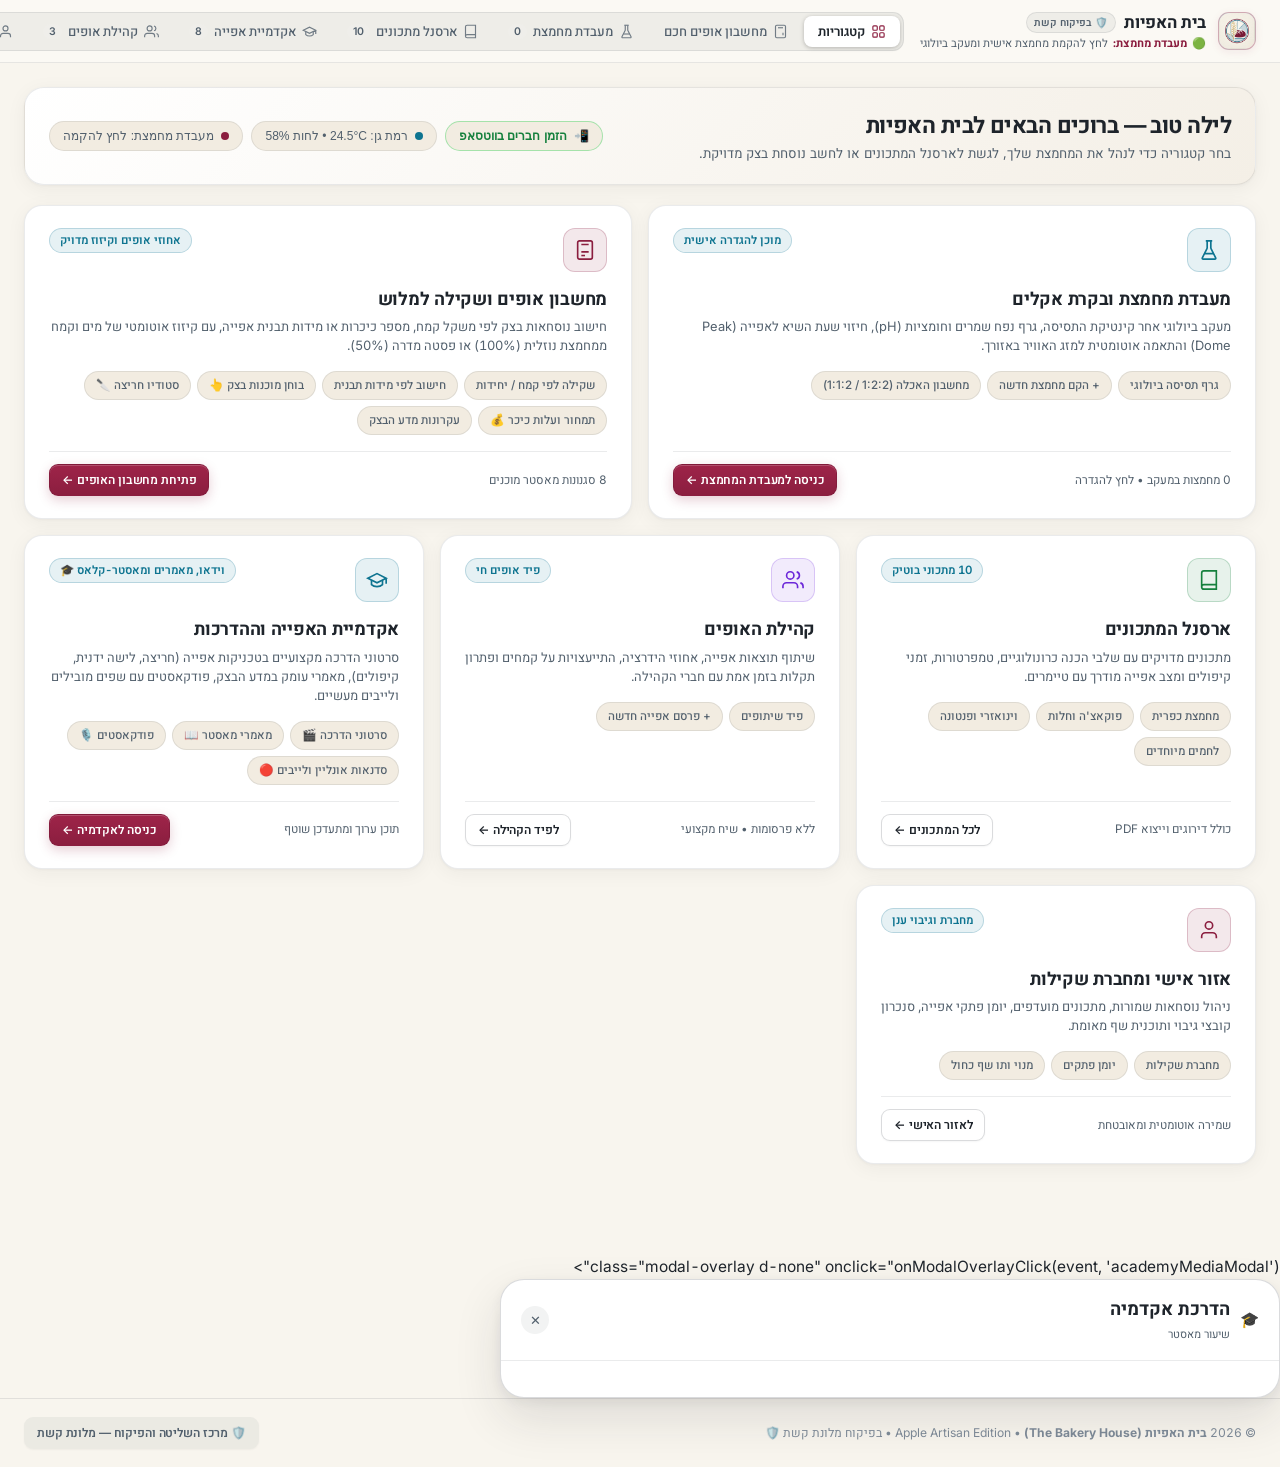
==== index.html @ 36981004 "feat(v10.0): release Master Artisan edition with Academy Hub, real-clock kinetics & smart fold engin" ====
<!DOCTYPE html>
<html lang="he" dir="rtl">
<head>
  <meta charset="UTF-8">
  <meta name="viewport" content="width=device-width, initial-scale=1.0, maximum-scale=1.0, user-scalable=no">
  <title>בית האפיות</title>
  <meta name="apple-mobile-web-app-capable" content="yes">
  <meta name="apple-mobile-web-app-status-bar-style" content="black-translucent">
  <meta name="apple-mobile-web-app-title" content="בית האפיות v10.0">
  <meta name="application-version" content="10.0">
  <meta property="og:title" content="בית האפיות — מערכת מקצועית לאופים">
  <meta property="og:site_name" content="בית האפיות">
  <meta property="og:description" content="מחשבון אופים חכם עם קיזוז מחמצות ופסטה מדרה, מעבדת מחמצת ביולוגית עם חיישן אקלים, ארסנל מתכוני בוטיק וקהילת אופים חיה.">
  <meta name="description" content="בית האפיות — מערכת מקצועית לאופים: מחשבון אופים חכם עם קיזוז מחמצת ופסטה מדרה, ארסנל מתכוני בוטיק וקהילת אופים">
  <meta name="theme-color" content="#FBF9F5">
  <link rel="icon" id="dynamicFaviconLink" type="image/jpeg" href="[data-uri]">
  <link rel="apple-touch-icon" id="dynamicAppleTouchIcon" sizes="180x180" href="[data-uri]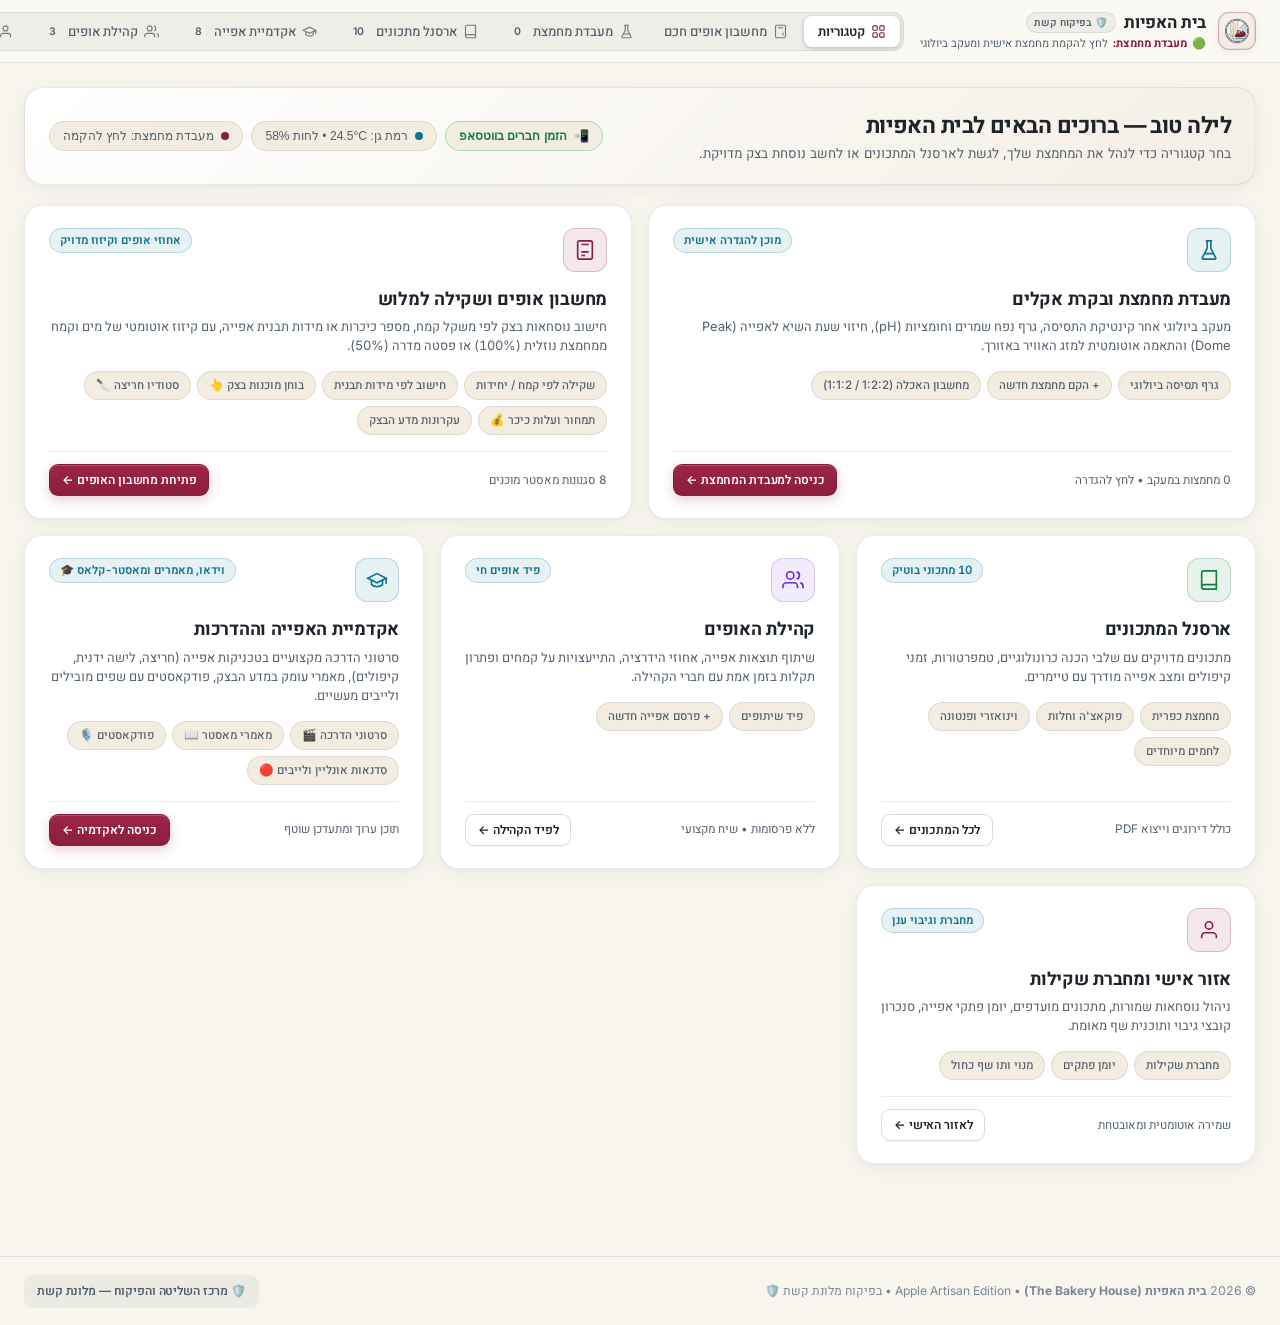
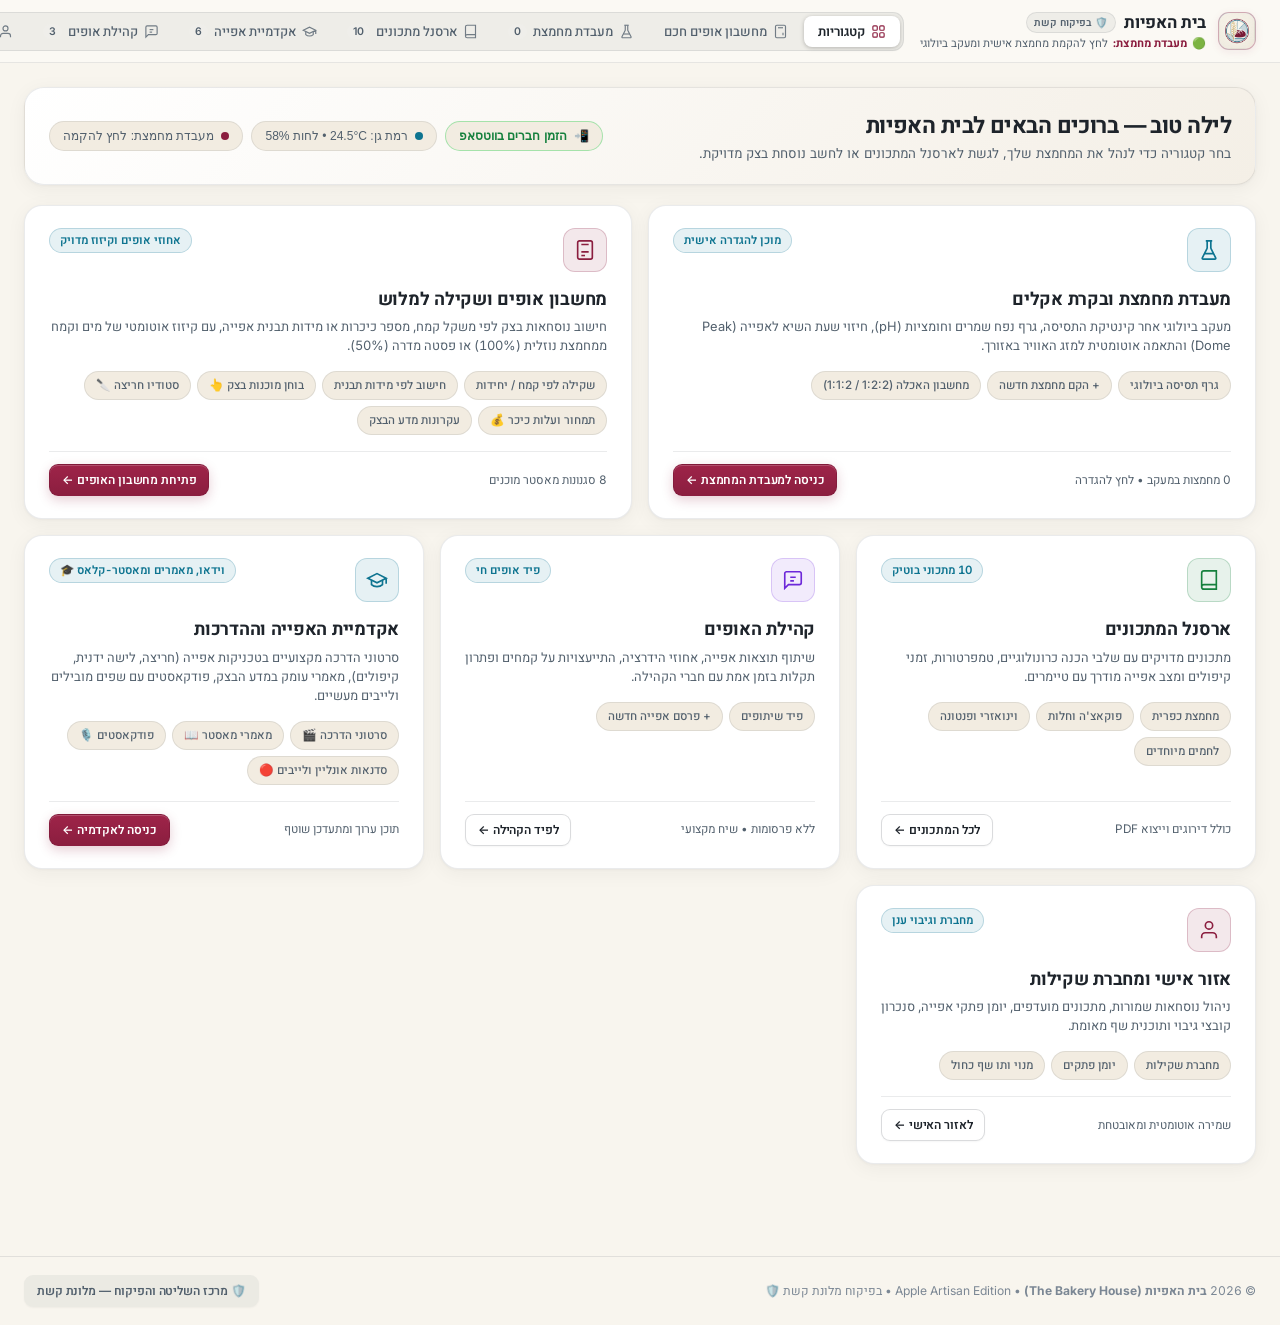
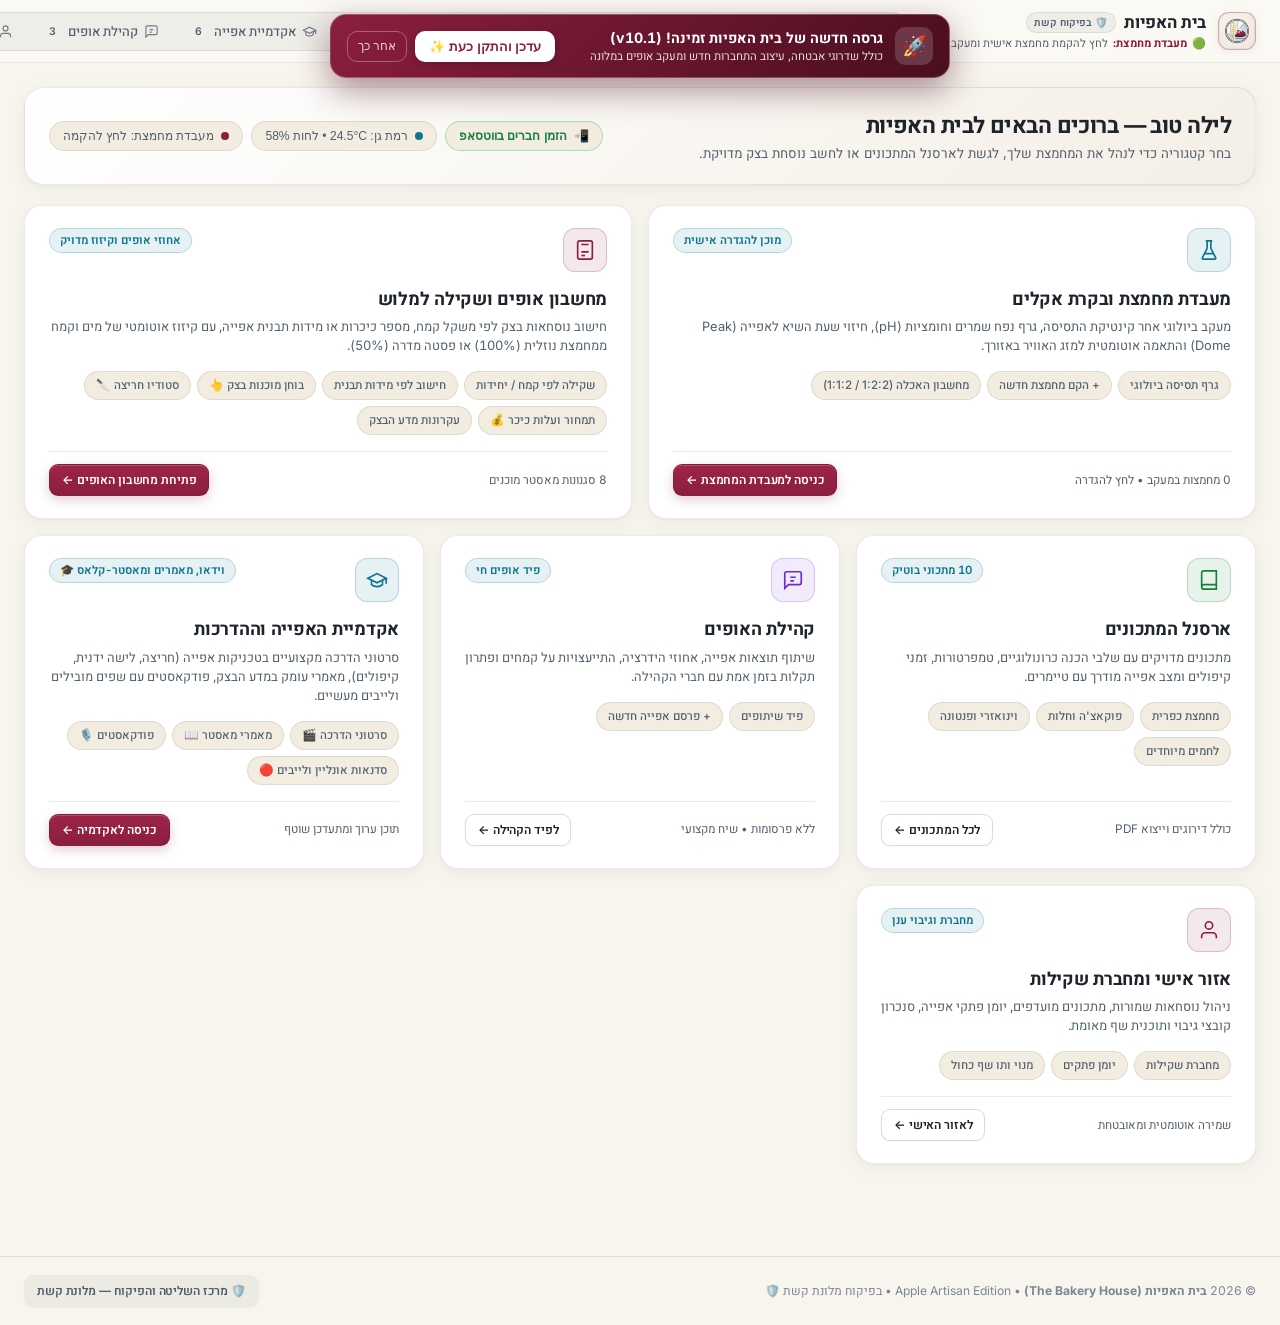
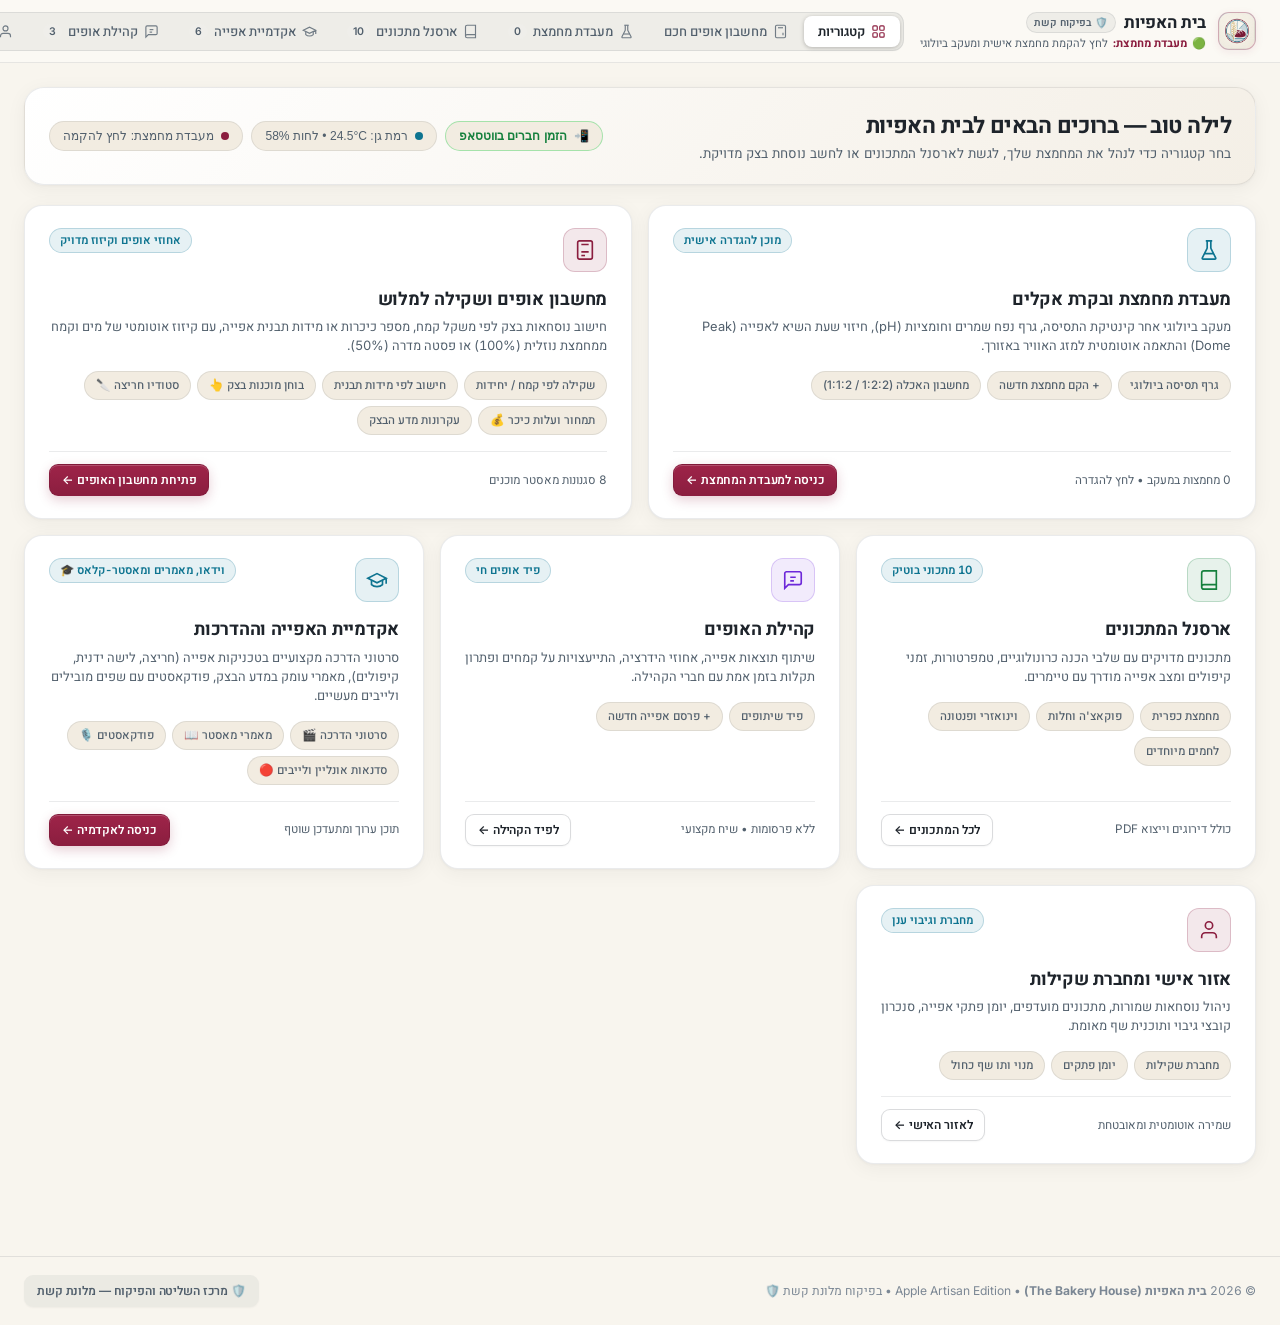
